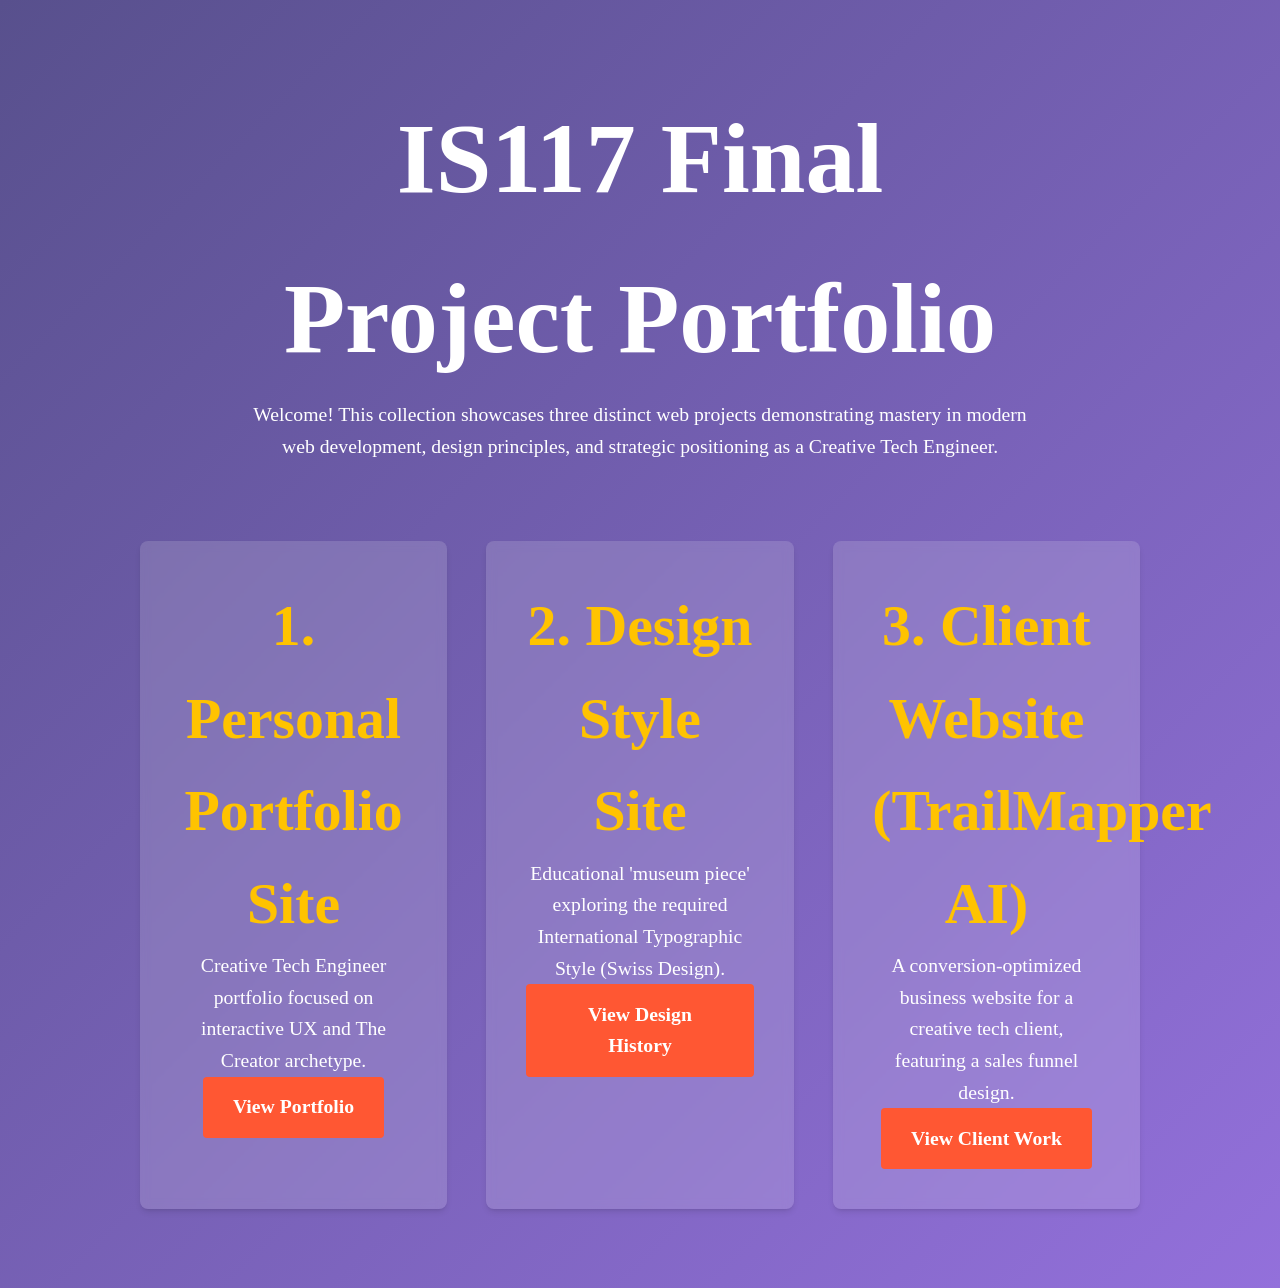
==== docs/index.html @ 42076c04 "Implemented global design system and landing page structure" ====
<!DOCTYPE html>
<html lang="en">
<head>
    <meta charset="UTF-8">
    <meta name="viewport" content="width=device-width, initial-scale=1.0">
    <title>IS117 Final Project Portfolio Hub</title>
    <link rel="stylesheet" href="global.css">
    <style>
        /* Styles specific to the Landing Page (as per example image_65d856.jpg) */
        .page-container {
            display: flex;
            flex-direction: column;
            align-items: center;
            padding: var(--spacing-lg) var(--spacing-md);
            background: linear-gradient(135deg, var(--color-primary), #9370DB); 
            color: white;
            min-height: 100vh;
        }
        .intro-text {
            text-align: center;
            margin-bottom: var(--spacing-lg);
            max-width: 800px;
        }
        .intro-text h1 { color: white; }
        .project-grid {
            display: grid;
            grid-template-columns: repeat(auto-fit, minmax(300px, 1fr));
            gap: var(--spacing-md);
            max-width: 1000px;
            width: 100%;
        }
        .project-card {
            background-color: rgba(255, 255, 255, 0.15); 
            backdrop-filter: blur(5px);
            border-radius: var(--border-radius);
            padding: var(--spacing-md);
            text-align: center;
            box-shadow: var(--shadow-md);
            transition: transform 0.3s ease;
            color: white;
        }
        .project-card h2 { color: var(--color-accent); }
        .view-button {
            display: inline-block;
            background-color: var(--color-secondary); 
            color: white;
            padding: 0.75rem 1.5rem;
            text-decoration: none;
            border-radius: 4px;
            font-weight: bold;
        }
    </style>
</head>
<body>
    <div class="page-container">
        <header class="intro-text">
            <h1>IS117 Final Project Portfolio</h1>
            <p>Welcome! This collection showcases three distinct web projects demonstrating mastery in modern web development, design principles, and strategic positioning as a Creative Tech Engineer.</p>
        </header>
        <main class="project-grid">
            <div class="project-card">
                <h2>1. Personal Portfolio Site</h2>
                <p>Creative Tech Engineer portfolio focused on interactive UX and The Creator archetype.</p>
                <a href="portfolio/index.html" class="view-button">View Portfolio</a>
            </div>
            <div class="project-card">
                <h2>2. Design Style Site</h2>
                <p>Educational 'museum piece' exploring the required International Typographic Style (Swiss Design).</p>
                <a href="design_style/index.html" class="view-button">View Design History</a>
            </div>
            <div class="project-card">
                <h2>3. Client Website (TrailMapper AI)</h2>
                <p>A conversion-optimized business website for a creative tech client, featuring a sales funnel design.</p>
                <a href="client_site/index.html" class="view-button">View Client Work</a>
            </div>
        </main>
    </div>
</body>
</html>
---- docs/global.css ----
/* --- 1. CSS Reset & Global Styling --- */
*, *::before, *::after {
    box-sizing: border-box;
    margin: 0;
    padding: 0;
}

body {
    line-height: 1.6;
    background-color: var(--color-background);
    color: var(--color-text-primary);
    min-height: 100vh;
    font-family: var(--font-primary);
}

/* --- 2. CSS Variables (Design Tokens) for The Creator/Creative Tech --- */
:root {
    /* Color Palette (Modern, Energetic, Creative) */
    --color-primary: #58508D;         /* Deep Purple (Authoritative/Creative) */
    --color-secondary: #FF5733;       /* Bright Orange/Red (Accent/Action) */
    --color-accent: #FFC300;          /* Bright Yellow (Focus) */
    --color-background: #F0F0F0;      /* Light gray background */
    --color-text-primary: #1C1C1C;    /* Near-black for readability */
    --color-text-secondary: #555555;  /* Gray for secondary text */

    /* Fluid Typography Scale (REQUIRED) */
    --font-size-base: clamp(1rem, 0.92rem + 0.39vw, 1.25rem);
    --font-size-h1: clamp(3rem, 2.07rem + 4.63vw, 8rem);
    
    /* Spacing & Layout */
    --spacing-sm: 1rem;
    --spacing-md: 2rem;
    --spacing-lg: 4rem;
    --border-radius: 8px;
    --shadow-md: 0 4px 6px -1px rgba(0, 0, 0, 0.1), 0 2px 4px -2px rgba(0, 0, 0, 0.1);
}

/* Apply fluid base font size */
html {
    font-size: var(--font-size-base);
}

h1 { font-size: var(--font-size-h1); }
h2 { font-size: calc(var(--font-size-base) * 2.5); }
/* Basic Link Styling */
a {
    color: var(--color-primary);
    text-decoration: none;
    transition: color 0.3s ease;
}
a:hover {
    color: var(--color-secondary);
}
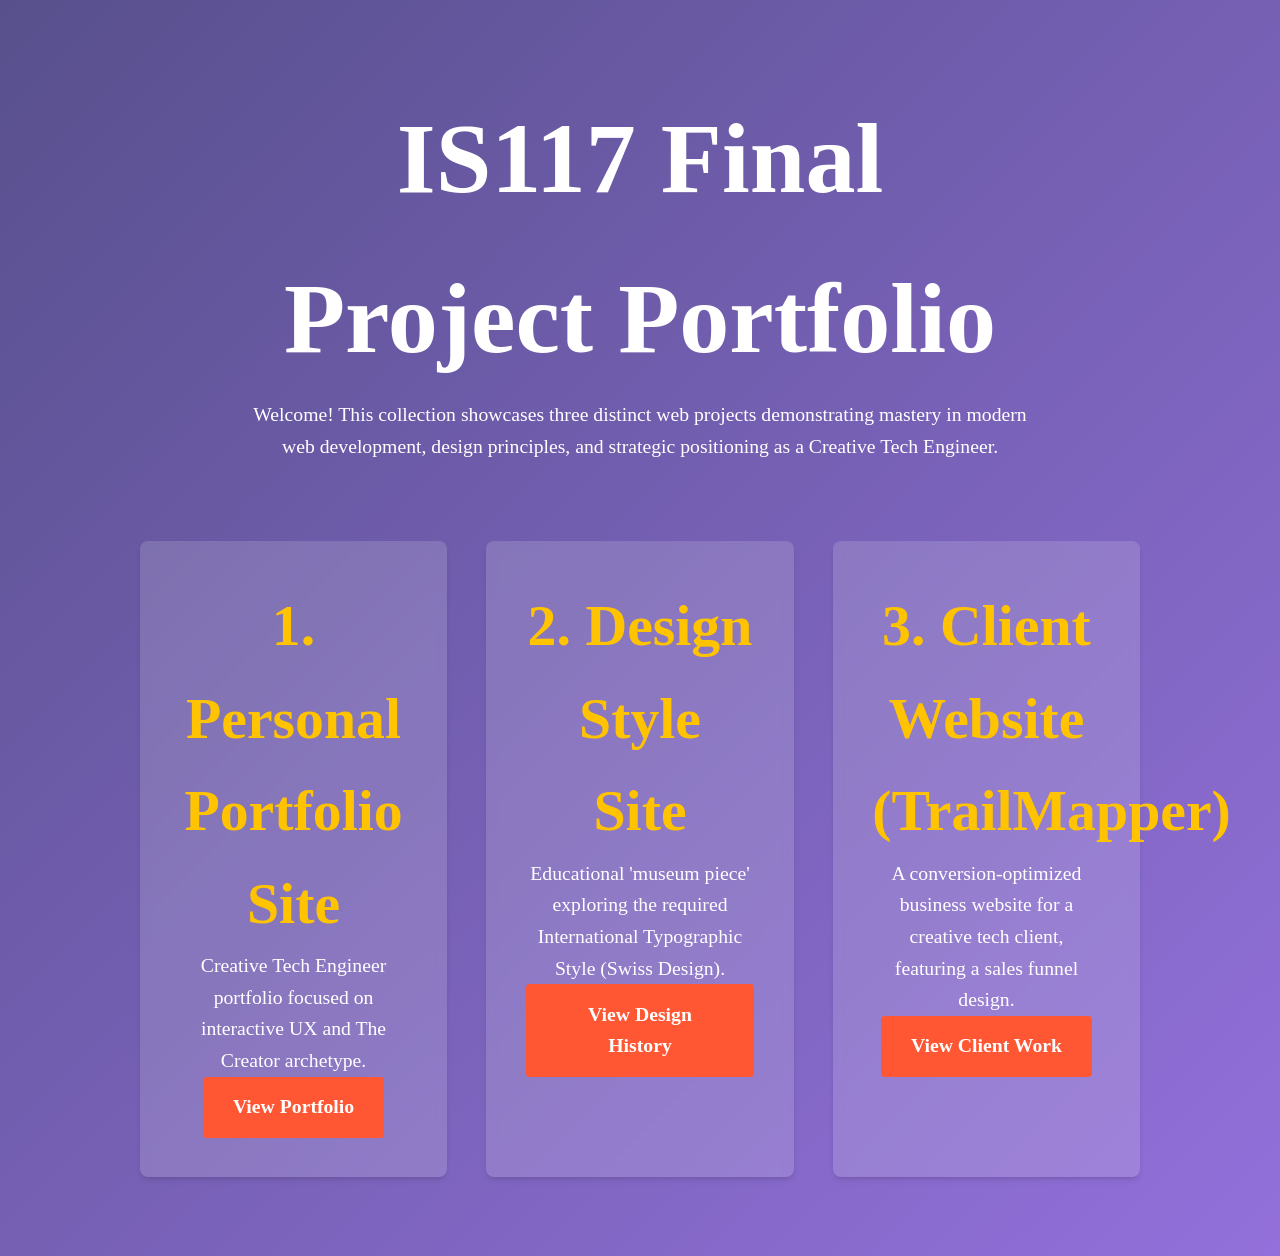
==== commit 240f6b00: "Final submission: All features and mobile menus verified" ====
--- a/docs/index.html
+++ b/docs/index.html
@@ -69,7 +69,7 @@
                 <a href="design_style/index.html" class="view-button">View Design History</a>
             </div>
             <div class="project-card">
-                <h2>3. Client Website (TrailMapper AI)</h2>
+                <h2>3. Client Website (TrailMapper)</h2>
                 <p>A conversion-optimized business website for a creative tech client, featuring a sales funnel design.</p>
                 <a href="client_site/index.html" class="view-button">View Client Work</a>
             </div>
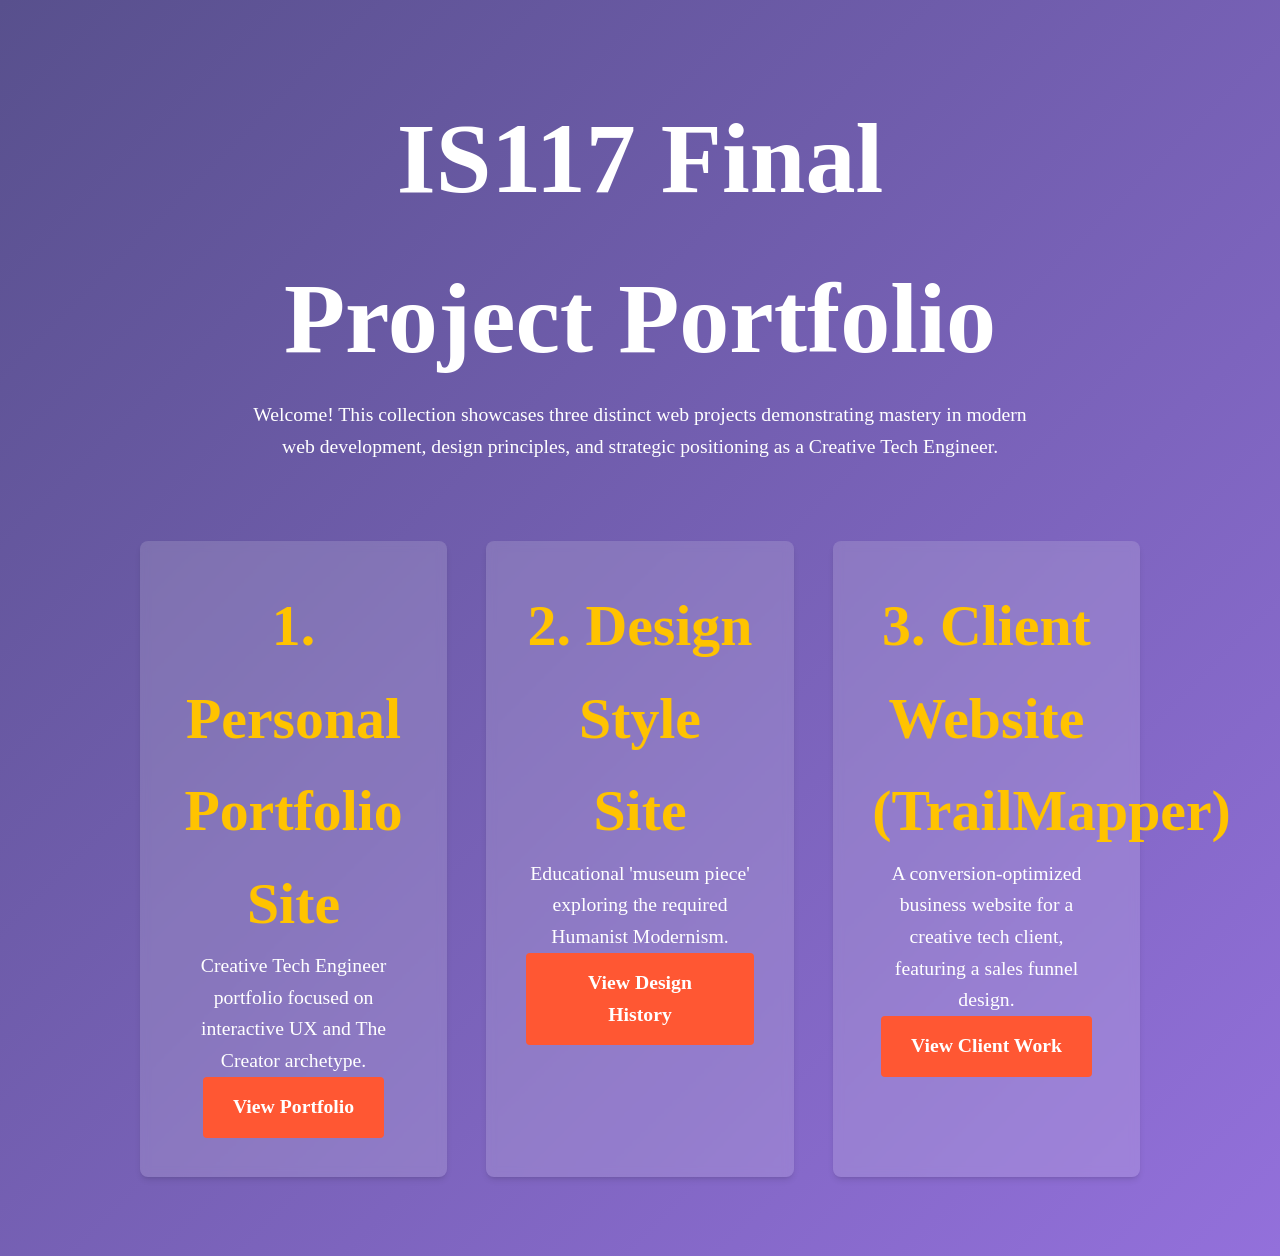
==== commit 6e901708: "Added README documentation" ====
--- a/docs/index.html
+++ b/docs/index.html
@@ -65,7 +65,7 @@
             </div>
             <div class="project-card">
                 <h2>2. Design Style Site</h2>
-                <p>Educational 'museum piece' exploring the required International Typographic Style (Swiss Design).</p>
+                <p>Educational 'museum piece' exploring the required Humanist Modernism.</p>
                 <a href="design_style/index.html" class="view-button">View Design History</a>
             </div>
             <div class="project-card">
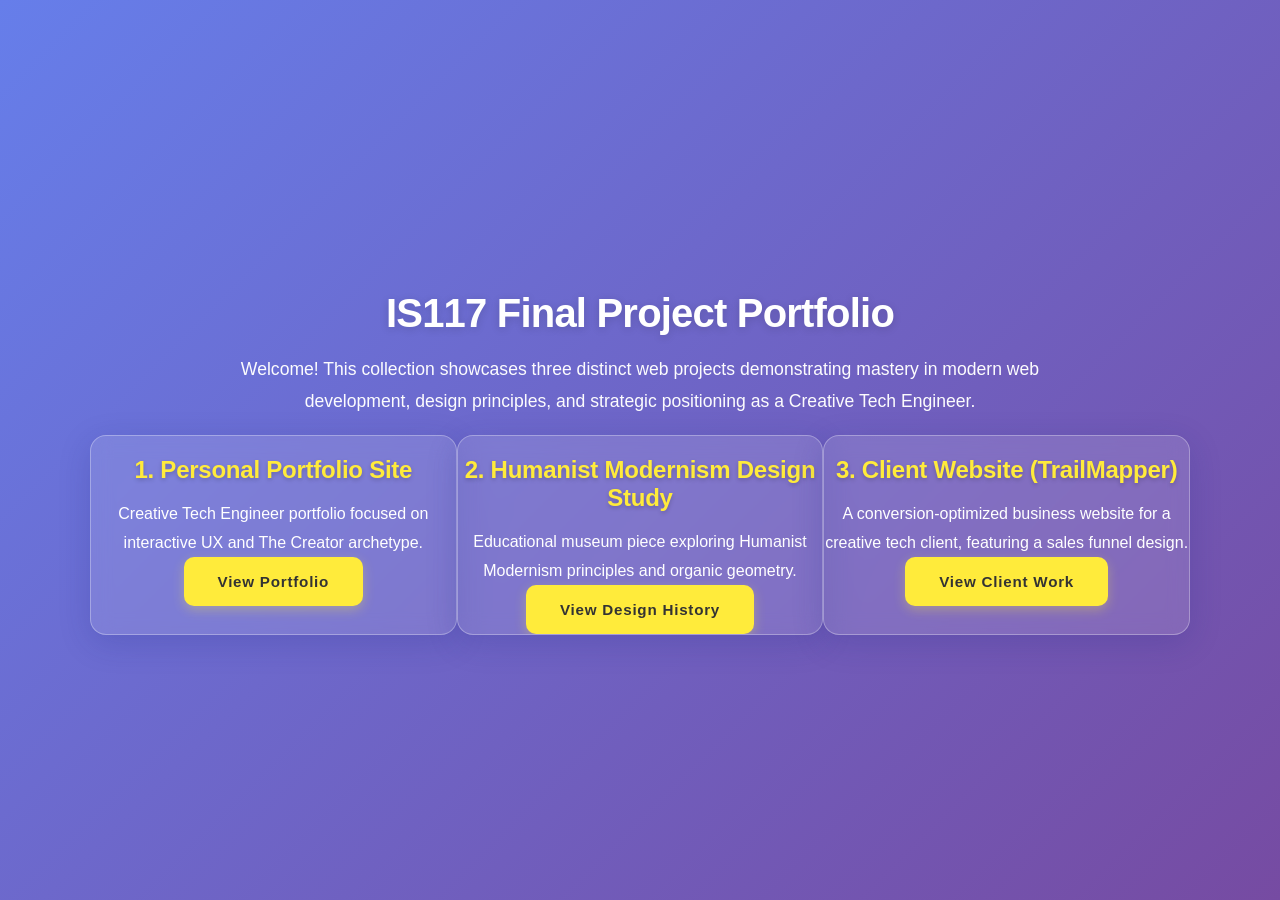
==== commit 9ee29ccf: "small edits" ====
--- a/docs/index.html
+++ b/docs/index.html
@@ -4,70 +4,248 @@
     <meta charset="UTF-8">
     <meta name="viewport" content="width=device-width, initial-scale=1.0">
     <title>IS117 Final Project Portfolio Hub</title>
-    <link rel="stylesheet" href="global.css">
+    <link rel="stylesheet" href="../global.css">
     <style>
-        /* Styles specific to the Landing Page (as per example image_65d856.jpg) */
+        /* Reset and Global Styles */
+        html, body {
+            height: 100%;
+            margin: 0;
+            padding: 0;
+        }
+
+        body {
+            font-family: -apple-system, BlinkMacSystemFont, 'Segoe UI', 'Roboto', sans-serif;
+        }
+
+        /* Page Container - Full Screen Background */
         .page-container {
             display: flex;
             flex-direction: column;
             align-items: center;
+            justify-content: center;
+            min-height: 100vh;
             padding: var(--spacing-lg) var(--spacing-md);
-            background: linear-gradient(135deg, var(--color-primary), #9370DB); 
-            color: white;
-            min-height: 100vh;
-        }
+            background: linear-gradient(135deg, #667eea 0%, #764ba2 100%);
+            background-attachment: fixed;
+            background-repeat: no-repeat;
+        }
+
         .intro-text {
             text-align: center;
-            margin-bottom: var(--spacing-lg);
+            margin-bottom: var(--spacing-xl);
             max-width: 800px;
         }
-        .intro-text h1 { color: white; }
+
+        .intro-text h1 {
+            color: #ffffff;
+            font-size: clamp(1.75rem, 4vw, 2.5rem);
+            margin-bottom: var(--spacing-md);
+            font-weight: 700;
+            letter-spacing: -0.02em;
+            text-shadow: 0 2px 8px rgba(0, 0, 0, 0.15);
+        }
+
+        .intro-text p {
+            font-size: clamp(0.95rem, 2vw, 1.1rem);
+            line-height: 1.8;
+            color: #ffffff;
+            opacity: 0.98;
+            font-weight: 400;
+        }
+
+        /* Project Grid */
         .project-grid {
             display: grid;
             grid-template-columns: repeat(auto-fit, minmax(300px, 1fr));
-            gap: var(--spacing-md);
-            max-width: 1000px;
+            gap: var(--spacing-xl);
+            max-width: 1100px;
             width: 100%;
         }
+
+        /* Project Card - Glassmorphism Effect */
         .project-card {
-            background-color: rgba(255, 255, 255, 0.15); 
-            backdrop-filter: blur(5px);
-            border-radius: var(--border-radius);
-            padding: var(--spacing-md);
+            background: rgba(255, 255, 255, 0.12);
+            backdrop-filter: blur(10px);
+            -webkit-backdrop-filter: blur(10px);
+            border-radius: 16px;
+            padding: var(--spacing-xl);
             text-align: center;
-            box-shadow: var(--shadow-md);
-            transition: transform 0.3s ease;
-            color: white;
-        }
-        .project-card h2 { color: var(--color-accent); }
+            box-shadow: 0 8px 32px rgba(31, 38, 135, 0.2);
+            transition: all 0.4s cubic-bezier(0.4, 0.0, 0.2, 1);
+            color: #ffffff;
+            border: 1.5px solid rgba(255, 255, 255, 0.3);
+            position: relative;
+            overflow: hidden;
+        }
+
+        .project-card::before {
+            content: '';
+            position: absolute;
+            top: 0;
+            left: -100%;
+            width: 100%;
+            height: 100%;
+            background: linear-gradient(90deg, transparent, rgba(255, 255, 255, 0.1), transparent);
+            transition: left 0.6s ease;
+            z-index: 1;
+            pointer-events: none;
+        }
+
+        .project-card:hover::before {
+            left: 100%;
+        }
+
+        .project-card:hover {
+            transform: translateY(-12px) scale(1.02);
+            background: rgba(255, 255, 255, 0.18);
+            box-shadow: 0 16px 48px rgba(31, 38, 135, 0.3);
+            border: 1.5px solid rgba(255, 255, 255, 0.4);
+        }
+
+        .project-card h2 {
+            color: #ffeb3b;
+            font-size: clamp(1.25rem, 3vw, 1.5rem);
+            margin-bottom: var(--spacing-md);
+            font-weight: 700;
+            letter-spacing: -0.01em;
+            text-shadow: 0 2px 4px rgba(0, 0, 0, 0.2);
+            position: relative;
+            z-index: 2;
+        }
+
+        .project-card p {
+            font-size: clamp(0.9rem, 1.5vw, 1rem);
+            line-height: 1.8;
+            margin-bottom: var(--spacing-lg);
+            color: #ffffff;
+            font-weight: 400;
+            position: relative;
+            z-index: 2;
+        }
+
+        /* View Button - Enhanced Styling */
         .view-button {
             display: inline-block;
-            background-color: var(--color-secondary); 
-            color: white;
-            padding: 0.75rem 1.5rem;
+            background-color: #ffeb3b;
+            color: #333333;
+            padding: 0.875rem 2rem;
             text-decoration: none;
-            border-radius: 4px;
-            font-weight: bold;
+            border-radius: 10px;
+            font-weight: 700;
+            letter-spacing: 0.05em;
+            transition: all 0.3s cubic-bezier(0.4, 0.0, 0.2, 1);
+            font-size: clamp(0.85rem, 1.5vw, 0.95rem);
+            border: 2px solid transparent;
+            position: relative;
+            z-index: 2;
+            cursor: pointer;
+            box-shadow: 0 4px 12px rgba(255, 235, 59, 0.3);
+        }
+
+        .view-button:hover {
+            background-color: #ffffff;
+            color: #333333;
+            transform: translateY(-3px);
+            box-shadow: 0 8px 24px rgba(255, 235, 59, 0.5);
+        }
+
+        .view-button:active {
+            transform: translateY(-1px);
+            box-shadow: 0 4px 16px rgba(255, 235, 59, 0.4);
+        }
+
+        .view-button:focus {
+            outline: 2px solid #ffeb3b;
+            outline-offset: 4px;
+        }
+
+        /* Accessibility - Skip to Content */
+        .skip-to-content {
+            position: absolute;
+            top: -40px;
+            left: 0;
+            background: #333333;
+            color: #ffffff;
+            padding: 0.5rem 1rem;
+            text-decoration: none;
+            z-index: 100;
+            border-radius: 0 0 8px 0;
+        }
+
+        .skip-to-content:focus {
+            top: 0;
+        }
+
+        /* Responsive Design */
+        @media (max-width: 768px) {
+            .page-container {
+                padding: var(--spacing-lg) var(--spacing-sm);
+                justify-content: flex-start;
+                padding-top: var(--spacing-xxl);
+            }
+
+            .intro-text {
+                margin-bottom: var(--spacing-lg);
+            }
+
+            .project-grid {
+                grid-template-columns: 1fr;
+                gap: var(--spacing-lg);
+            }
+
+            .project-card {
+                padding: var(--spacing-lg);
+            }
+        }
+
+        @media (max-width: 480px) {
+            .page-container {
+                padding: var(--spacing-md);
+                padding-top: var(--spacing-xl);
+            }
+
+            .intro-text h1 {
+                font-size: clamp(1.5rem, 3vw, 2rem);
+            }
+
+            .intro-text p {
+                font-size: clamp(0.9rem, 1.5vw, 1rem);
+            }
+
+            .project-card {
+                padding: var(--spacing-lg);
+                border-radius: 12px;
+            }
+
+            .view-button {
+                padding: 0.75rem 1.5rem;
+                width: 100%;
+            }
         }
     </style>
 </head>
 <body>
+    <a href="#main-content" class="skip-to-content">Skip to content</a>
+
     <div class="page-container">
-        <header class="intro-text">
+        <header class="intro-text" id="main-content">
             <h1>IS117 Final Project Portfolio</h1>
             <p>Welcome! This collection showcases three distinct web projects demonstrating mastery in modern web development, design principles, and strategic positioning as a Creative Tech Engineer.</p>
         </header>
+
         <main class="project-grid">
             <div class="project-card">
                 <h2>1. Personal Portfolio Site</h2>
                 <p>Creative Tech Engineer portfolio focused on interactive UX and The Creator archetype.</p>
                 <a href="portfolio/index.html" class="view-button">View Portfolio</a>
             </div>
+
             <div class="project-card">
-                <h2>2. Design Style Site</h2>
-                <p>Educational 'museum piece' exploring the required Humanist Modernism.</p>
+                <h2>2. Humanist Modernism Design Study</h2>
+                <p>Educational museum piece exploring Humanist Modernism principles and organic geometry.</p>
                 <a href="design_style/index.html" class="view-button">View Design History</a>
             </div>
+
             <div class="project-card">
                 <h2>3. Client Website (TrailMapper)</h2>
                 <p>A conversion-optimized business website for a creative tech client, featuring a sales funnel design.</p>
